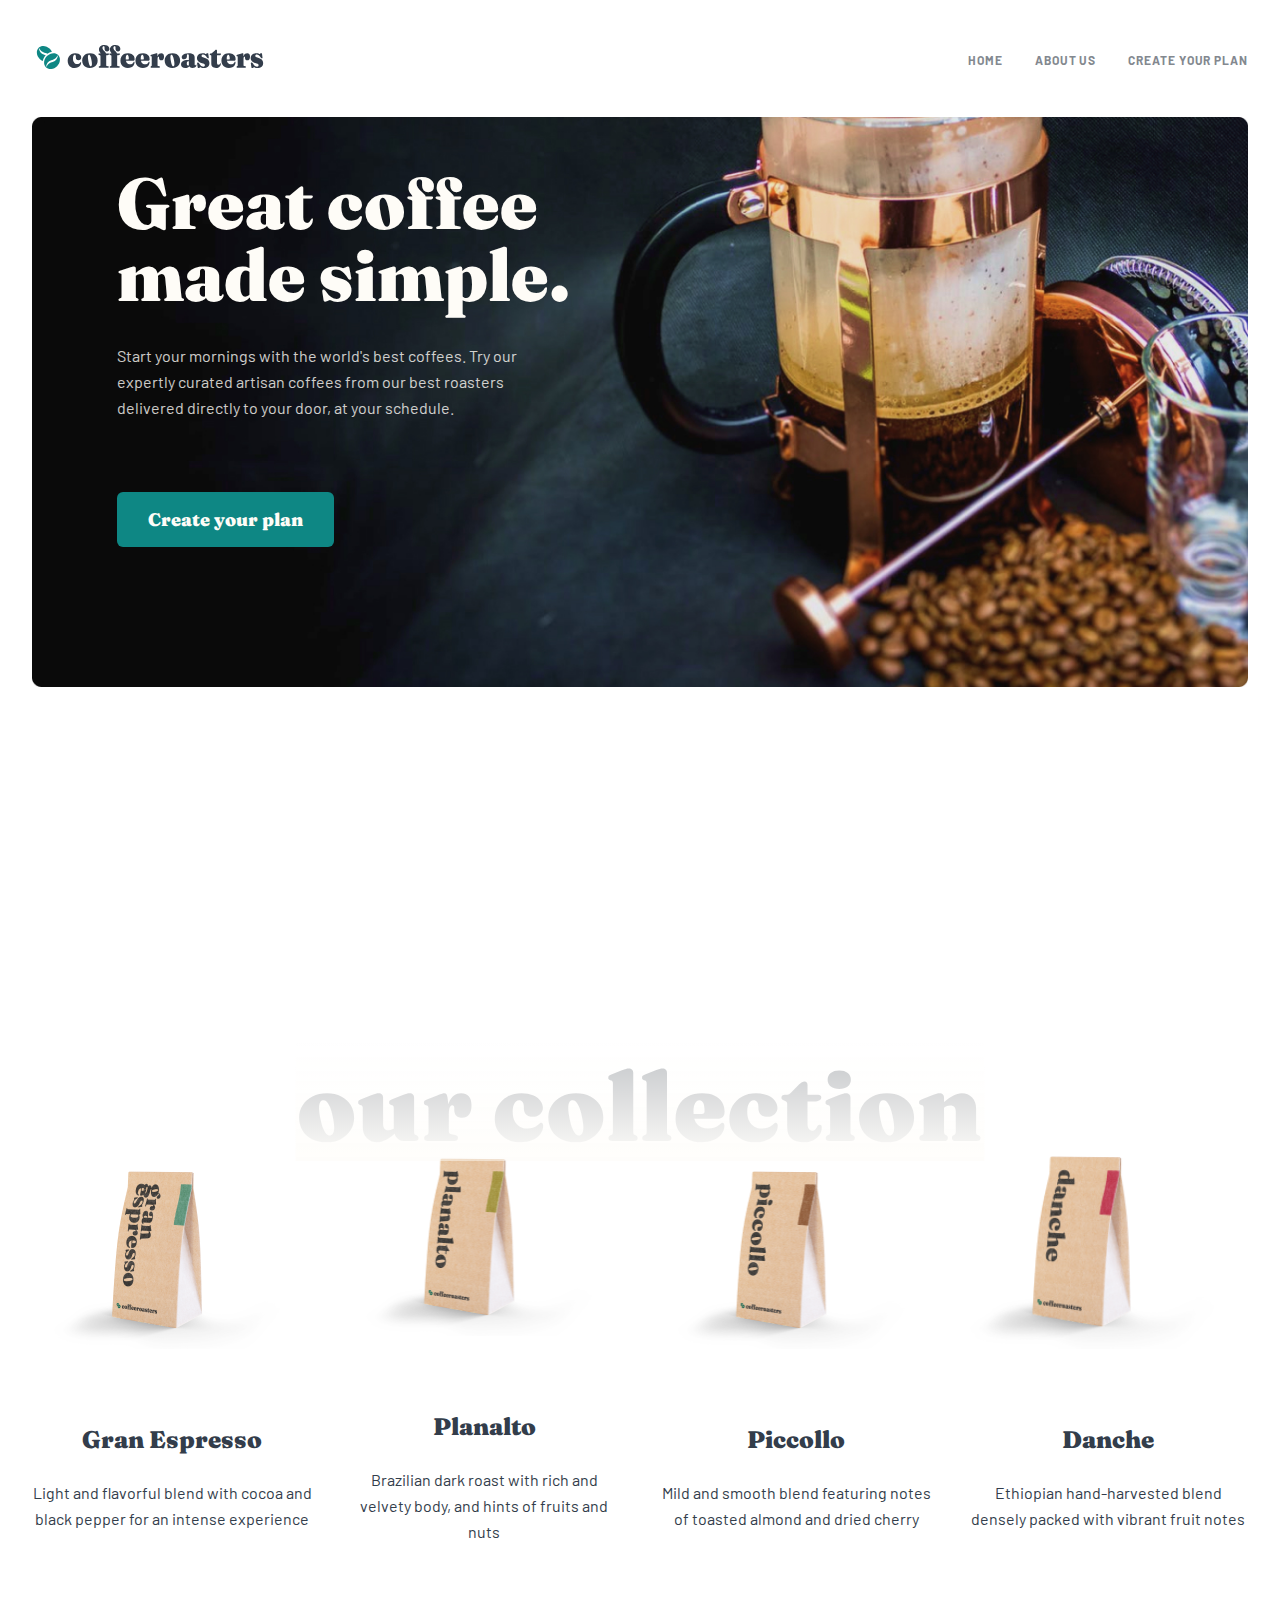
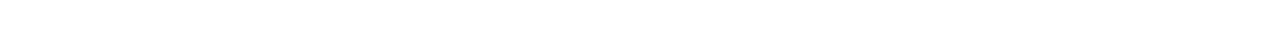
==== index.html @ f3640778 "initial comment" ====
<!DOCTYPE html>
<html lang="en">
<head>
    <meta charset="UTF-8">
    <meta http-equiv="X-UA-Compatible" content="IE=edge">
    <meta name="viewport" content="width=device-width, initial-scale=1.0">
    <title>Coffeeroasters</title>
    <link rel="stylesheet" href="https://necolas.github.io/normalize.css/8.0.1/normalize.css">
    <link href='https://unpkg.com/boxicons@2.1.1/css/boxicons.min.css' rel='stylesheet'>
    <link rel="stylesheet" href="css/flexboxgrid.css">
    <link rel="stylesheet" href="css/style.css">
</head>
<body>
    <section id="hero">
        <div class="container-fluid">
            <header class="header">
                <div class="header__box between-xs">
                    <div class="header__logo-box">
                        <a href="#">
                            <img class="header__logo" src="./imgs/coffe-logo.svg" alt="Logo">
                        </a>
                    </div>
                    <nav class="header__nav nav" id="navModal">
                        <button class="nav__close" id="closeBtn"><i class='bx bx-x'></i></button>
                        <ul class="nav-list">
                            <li class="nav-item">
                                <a class="nav-link" href="#">home</a>
                            </li>
                            <li class="nav-item">
                                <a class="nav-link" href="#">about us</a>
                            </li>
                            <li class="nav-item">
                                <a class="nav-link" href="#">create your plan</a>
                            </li>
                        </ul>
                    </nav> 
                    <button class="header__btn"><i class='bx bx-menu' id="menuBtn"></i></button>
                </div>
            </header>
            <div class="hero">
                <div class="hero__desc">
                    <h1 class="hero__title">Great coffee made simple.</h1>
                    <p class="hero__text">Start your mornings with the world's best coffees. Try our expertly curated artisan coffees from our best roasters delivered directly to your door, at your schedule.</p>
                    <button class="hero__btn btn">Create your plan</button>
               </div>
            </div>
        </div>
    </section>
    <section class="collection">
        <div class="container-fluid">
            <div class="collection__page">
                <img class="collection__img" src="./imgs/bacg-img.svg" alt="collection">
                <ul class="collection__list row middle-xs between-xs"> 
                    <li class="collection__item col-xs-12 col-md-3">
                        <div class="collection__box clln">
                            <img class="clln__img" src="./imgs/kopi1.png" alt="Planalto">
                            <div class="clln__desc">
                                <h3 class="clln__title">Gran Espresso</h3>
                                <p class="clln__text">Light and flavorful blend with cocoa and black pepper for an intense experience</p>
                            </div>
                        </div>
                    </li>
                    <li class="collection__item col-xs-12 col-md-3">
                        <div class="collection__box clln">
                            <img class="clln__img" src="./imgs/kopi2.png" alt="Planalto">
                            <div class="clln__desc">
                                <h3 class="clln__title">Planalto</h3>
                                <p class="clln__text">Brazilian dark roast with rich and velvety body, and hints of fruits and nuts</p>
                            </div>
                        </div>
                    </li>
                    <li class="collection__item col-xs-12 col-md-3">
                        <div class="collection__box clln">
                            <img class="clln__img" src="./imgs/kopi3.png" alt="Planalto">
                            <div class="clln__desc">
                                <h3 class="clln__title">Piccollo</h3>
                                <p class="clln__text">Mild and smooth blend featuring notes of toasted almond and dried cherry</p>
                            </div>
                        </div>
                    </li>
                    <li class="collection__item col-xs-12 col-md-3">
                        <div class="collection__box clln">
                            <img class="clln__img" src="./imgs/kopi4.png" alt="Planalto">
                            <div class="clln__desc">
                                <h3 class="clln__title">Danche</h3>
                                <p class="clln__text">Ethiopian hand-harvested blend densely packed with vibrant fruit notes</p>
                            </div>
                        </div>
                    </li>
                </ul>
            </div>
        </div>
    </section>
    <!-- <section class="choose">
        <div class="conainer-fluid">
            <div class="choose__page">
                <div class="choose__info">
                    <h2 class="choose__heading">Why choose us?</h2>
                    <p class="choose__desc">A large part of our role is choosing which particular coffees will be featured 
                        in our range. This means working closely with the best coffee growers to give 
                        you a more impactful experience on every level.</p>
                </div>
                <ul class="choose__list col-xs-12 row middle-xs between-xs">
                    <li class="choose__item col-xs-4">
                        <div class="choose__box">
                            <img class="choose__img" src="./imgs/choose1.svg" alt="coffe">
                            <h3 class="choose__title">Best quality</h3>
                            <p class="choose__text">Discover an endless variety of the world's best artisan coffee from each of our roasters.</p>
                        </div>
                    </li>
                    <li class="choose__item col-xs-4">
                        <div class="choose__box">
                            <img class="choose__img" src="./imgs/choose1.svg" alt="coffe">
                            <h3 class="choose__title">Best quality</h3>
                            <p class="choose__text">Discover an endless variety of the world's best artisan coffee from each of our roasters.</p>
                        </div>
                    </li>
                    <li class="choose__item col-xs-4">
                        <div class="choose__box">
                            <img class="choose__img" src="./imgs/choose1.svg" alt="coffe">
                            <h3 class="choose__title">Best quality</h3>
                            <p class="choose__text">Discover an endless variety of the world's best artisan coffee from each of our roasters.</p>
                        </div>
                    </li>
                </ul>
            </div>
        </div>
    </section> -->

    <script src="js/main.js"></script>
</body>
</html>
---- css/flexboxgrid.css ----
/* Uncomment and set these variables to customize the grid. */

.container-fluid {
  margin-right: auto;
  margin-left: auto;
  padding-right: 2rem;
  padding-left: 2rem;
}

.row {
  box-sizing: border-box;
  display: -ms-flexbox;
  display: -webkit-box;
  display: flex;
  -ms-flex: 0 1 auto;
  -webkit-box-flex: 0;
  flex: 0 1 auto;
  -ms-flex-direction: row;
  -webkit-box-orient: horizontal;
  -webkit-box-direction: normal;
  flex-direction: row;
  -ms-flex-wrap: wrap;
  flex-wrap: wrap;
  margin-right: -1rem;
  margin-left: -1rem;
}

.row.reverse {
  -ms-flex-direction: row-reverse;
  -webkit-box-orient: horizontal;
  -webkit-box-direction: reverse;
  flex-direction: row-reverse;
}

.col.reverse {
  -ms-flex-direction: column-reverse;
  -webkit-box-orient: vertical;
  -webkit-box-direction: reverse;
  flex-direction: column-reverse;
}

.col-xs,
.col-xs-1,
.col-xs-2,
.col-xs-3,
.col-xs-4,
.col-xs-5,
.col-xs-6,
.col-xs-7,
.col-xs-8,
.col-xs-9,
.col-xs-10,
.col-xs-11,
.col-xs-12 {
  box-sizing: border-box;
  -ms-flex: 0 0 auto;
  -webkit-box-flex: 0;
  flex: 0 0 auto;
  padding-right: 1rem;
  padding-left: 1rem;
}

.col-xs {
  -webkit-flex-grow: 1;
  -ms-flex-positive: 1;
  -webkit-box-flex: 1;
  flex-grow: 1;
  -ms-flex-preferred-size: 0;
  flex-basis: 0;
  max-width: 100%;
}

.col-xs-1 {
  -ms-flex-preferred-size: 8.333%;
  flex-basis: 8.333%;
  max-width: 8.333%;
}

.col-xs-2 {
  -ms-flex-preferred-size: 16.667%;
  flex-basis: 16.667%;
  max-width: 16.667%;
}

.col-xs-3 {
  -ms-flex-preferred-size: 25%;
  flex-basis: 25%;
  max-width: 25%;
}

.col-xs-4 {
  -ms-flex-preferred-size: 33.333%;
  flex-basis: 33.333%;
  max-width: 33.333%;
}

.col-xs-5 {
  -ms-flex-preferred-size: 41.667%;
  flex-basis: 41.667%;
  max-width: 41.667%;
}

.col-xs-6 {
  -ms-flex-preferred-size: 50%;
  flex-basis: 50%;
  max-width: 50%;
}

.col-xs-7 {
  -ms-flex-preferred-size: 58.333%;
  flex-basis: 58.333%;
  max-width: 58.333%;
}

.col-xs-8 {
  -ms-flex-preferred-size: 66.667%;
  flex-basis: 66.667%;
  max-width: 66.667%;
}

.col-xs-9 {
  -ms-flex-preferred-size: 75%;
  flex-basis: 75%;
  max-width: 75%;
}

.col-xs-10 {
  -ms-flex-preferred-size: 83.333%;
  flex-basis: 83.333%;
  max-width: 83.333%;
}

.col-xs-11 {
  -ms-flex-preferred-size: 91.667%;
  flex-basis: 91.667%;
  max-width: 91.667%;
}

.col-xs-12 {
  -ms-flex-preferred-size: 100%;
  flex-basis: 100%;
  max-width: 100%;
}

.col-xs-offset-1 {
  margin-left: 8.333%;
}

.col-xs-offset-2 {
  margin-left: 16.667%;
}

.col-xs-offset-3 {
  margin-left: 25%;
}

.col-xs-offset-4 {
  margin-left: 33.333%;
}

.col-xs-offset-5 {
  margin-left: 41.667%;
}

.col-xs-offset-6 {
  margin-left: 50%;
}

.col-xs-offset-7 {
  margin-left: 58.333%;
}

.col-xs-offset-8 {
  margin-left: 66.667%;
}

.col-xs-offset-9 {
  margin-left: 75%;
}

.col-xs-offset-10 {
  margin-left: 83.333%;
}

.col-xs-offset-11 {
  margin-left: 91.667%;
}

.start-xs {
  -ms-flex-pack: start;
  -webkit-box-pack: start;
  justify-content: flex-start;
  text-align: start;
}

.center-xs {
  -ms-flex-pack: center;
  -webkit-box-pack: center;
  justify-content: center;
  text-align: center;
}

.end-xs {
  -ms-flex-pack: end;
  -webkit-box-pack: end;
  justify-content: flex-end;
  text-align: end;
}

.top-xs {
  -ms-flex-align: start;
  -webkit-box-align: start;
  align-items: flex-start;
}

.middle-xs {
  -ms-flex-align: center;
  -webkit-box-align: center;
  align-items: center;
}

.bottom-xs {
  -ms-flex-align: end;
  -webkit-box-align: end;
  align-items: flex-end;
}

.around-xs {
  -ms-flex-pack: distribute;
  justify-content: space-around;
}

.between-xs {
  -ms-flex-pack: justify;
  -webkit-box-pack: justify;
  justify-content: space-between;
}

.first-xs {
  -ms-flex-order: -1;
  -webkit-box-ordinal-group: 0;
  order: -1;
}

.last-xs {
  -ms-flex-order: 1;
  -webkit-box-ordinal-group: 2;
  order: 1;
}

@media only screen and (min-width: 48em) {
  .container {
    width: 46rem;
  }

  .col-sm,
  .col-sm-1,
  .col-sm-2,
  .col-sm-3,
  .col-sm-4,
  .col-sm-5,
  .col-sm-6,
  .col-sm-7,
  .col-sm-8,
  .col-sm-9,
  .col-sm-10,
  .col-sm-11,
  .col-sm-12 {
    box-sizing: border-box;
    -ms-flex: 0 0 auto;
    -webkit-box-flex: 0;
    flex: 0 0 auto;
    padding-right: 1rem;
    padding-left: 1rem;
  }

  .col-sm {
    -webkit-flex-grow: 1;
    -ms-flex-positive: 1;
    -webkit-box-flex: 1;
    flex-grow: 1;
    -ms-flex-preferred-size: 0;
    flex-basis: 0;
    max-width: 100%;
  }

  .col-sm-1 {
    -ms-flex-preferred-size: 8.333%;
    flex-basis: 8.333%;
    max-width: 8.333%;
  }

  .col-sm-2 {
    -ms-flex-preferred-size: 16.667%;
    flex-basis: 16.667%;
    max-width: 16.667%;
  }

  .col-sm-3 {
    -ms-flex-preferred-size: 25%;
    flex-basis: 25%;
    max-width: 25%;
  }

  .col-sm-4 {
    -ms-flex-preferred-size: 33.333%;
    flex-basis: 33.333%;
    max-width: 33.333%;
  }

  .col-sm-5 {
    -ms-flex-preferred-size: 41.667%;
    flex-basis: 41.667%;
    max-width: 41.667%;
  }

  .col-sm-6 {
    -ms-flex-preferred-size: 50%;
    flex-basis: 50%;
    max-width: 50%;
  }

  .col-sm-7 {
    -ms-flex-preferred-size: 58.333%;
    flex-basis: 58.333%;
    max-width: 58.333%;
  }

  .col-sm-8 {
    -ms-flex-preferred-size: 66.667%;
    flex-basis: 66.667%;
    max-width: 66.667%;
  }

  .col-sm-9 {
    -ms-flex-preferred-size: 75%;
    flex-basis: 75%;
    max-width: 75%;
  }

  .col-sm-10 {
    -ms-flex-preferred-size: 83.333%;
    flex-basis: 83.333%;
    max-width: 83.333%;
  }

  .col-sm-11 {
    -ms-flex-preferred-size: 91.667%;
    flex-basis: 91.667%;
    max-width: 91.667%;
  }

  .col-sm-12 {
    -ms-flex-preferred-size: 100%;
    flex-basis: 100%;
    max-width: 100%;
  }

  .col-sm-offset-1 {
    margin-left: 8.333%;
  }

  .col-sm-offset-2 {
    margin-left: 16.667%;
  }

  .col-sm-offset-3 {
    margin-left: 25%;
  }

  .col-sm-offset-4 {
    margin-left: 33.333%;
  }

  .col-sm-offset-5 {
    margin-left: 41.667%;
  }

  .col-sm-offset-6 {
    margin-left: 50%;
  }

  .col-sm-offset-7 {
    margin-left: 58.333%;
  }

  .col-sm-offset-8 {
    margin-left: 66.667%;
  }

  .col-sm-offset-9 {
    margin-left: 75%;
  }

  .col-sm-offset-10 {
    margin-left: 83.333%;
  }

  .col-sm-offset-11 {
    margin-left: 91.667%;
  }

  .start-sm {
    -ms-flex-pack: start;
    -webkit-box-pack: start;
    justify-content: flex-start;
    text-align: start;
  }

  .center-sm {
    -ms-flex-pack: center;
    -webkit-box-pack: center;
    justify-content: center;
    text-align: center;
  }

  .end-sm {
    -ms-flex-pack: end;
    -webkit-box-pack: end;
    justify-content: flex-end;
    text-align: end;
  }

  .top-sm {
    -ms-flex-align: start;
    -webkit-box-align: start;
    align-items: flex-start;
  }

  .middle-sm {
    -ms-flex-align: center;
    -webkit-box-align: center;
    align-items: center;
  }

  .bottom-sm {
    -ms-flex-align: end;
    -webkit-box-align: end;
    align-items: flex-end;
  }

  .around-sm {
    -ms-flex-pack: distribute;
    justify-content: space-around;
  }

  .between-sm {
    -ms-flex-pack: justify;
    -webkit-box-pack: justify;
    justify-content: space-between;
  }

  .first-sm {
    -ms-flex-order: -1;
    -webkit-box-ordinal-group: 0;
    order: -1;
  }

  .last-sm {
    -ms-flex-order: 1;
    -webkit-box-ordinal-group: 2;
    order: 1;
  }
}

@media only screen and (min-width: 62em) {
  .container {
    width: 61rem;
  }

  .col-md,
  .col-md-1,
  .col-md-2,
  .col-md-3,
  .col-md-4,
  .col-md-5,
  .col-md-6,
  .col-md-7,
  .col-md-8,
  .col-md-9,
  .col-md-10,
  .col-md-11,
  .col-md-12 {
    box-sizing: border-box;
    -ms-flex: 0 0 auto;
    -webkit-box-flex: 0;
    flex: 0 0 auto;
    padding-right: 1rem;
    padding-left: 1rem;
  }

  .col-md {
    -webkit-flex-grow: 1;
    -ms-flex-positive: 1;
    -webkit-box-flex: 1;
    flex-grow: 1;
    -ms-flex-preferred-size: 0;
    flex-basis: 0;
    max-width: 100%;
  }

  .col-md-1 {
    -ms-flex-preferred-size: 8.333%;
    flex-basis: 8.333%;
    max-width: 8.333%;
  }

  .col-md-2 {
    -ms-flex-preferred-size: 16.667%;
    flex-basis: 16.667%;
    max-width: 16.667%;
  }

  .col-md-3 {
    -ms-flex-preferred-size: 25%;
    flex-basis: 25%;
    max-width: 25%;
  }

  .col-md-4 {
    -ms-flex-preferred-size: 33.333%;
    flex-basis: 33.333%;
    max-width: 33.333%;
  }

  .col-md-5 {
    -ms-flex-preferred-size: 41.667%;
    flex-basis: 41.667%;
    max-width: 41.667%;
  }

  .col-md-6 {
    -ms-flex-preferred-size: 50%;
    flex-basis: 50%;
    max-width: 50%;
  }

  .col-md-7 {
    -ms-flex-preferred-size: 58.333%;
    flex-basis: 58.333%;
    max-width: 58.333%;
  }

  .col-md-8 {
    -ms-flex-preferred-size: 66.667%;
    flex-basis: 66.667%;
    max-width: 66.667%;
  }

  .col-md-9 {
    -ms-flex-preferred-size: 75%;
    flex-basis: 75%;
    max-width: 75%;
  }

  .col-md-10 {
    -ms-flex-preferred-size: 83.333%;
    flex-basis: 83.333%;
    max-width: 83.333%;
  }

  .col-md-11 {
    -ms-flex-preferred-size: 91.667%;
    flex-basis: 91.667%;
    max-width: 91.667%;
  }

  .col-md-12 {
    -ms-flex-preferred-size: 100%;
    flex-basis: 100%;
    max-width: 100%;
  }

  .col-md-offset-1 {
    margin-left: 8.333%;
  }

  .col-md-offset-2 {
    margin-left: 16.667%;
  }

  .col-md-offset-3 {
    margin-left: 25%;
  }

  .col-md-offset-4 {
    margin-left: 33.333%;
  }

  .col-md-offset-5 {
    margin-left: 41.667%;
  }

  .col-md-offset-6 {
    margin-left: 50%;
  }

  .col-md-offset-7 {
    margin-left: 58.333%;
  }

  .col-md-offset-8 {
    margin-left: 66.667%;
  }

  .col-md-offset-9 {
    margin-left: 75%;
  }

  .col-md-offset-10 {
    margin-left: 83.333%;
  }

  .col-md-offset-11 {
    margin-left: 91.667%;
  }

  .start-md {
    -ms-flex-pack: start;
    -webkit-box-pack: start;
    justify-content: flex-start;
    text-align: start;
  }

  .center-md {
    -ms-flex-pack: center;
    -webkit-box-pack: center;
    justify-content: center;
    text-align: center;
  }

  .end-md {
    -ms-flex-pack: end;
    -webkit-box-pack: end;
    justify-content: flex-end;
    text-align: end;
  }

  .top-md {
    -ms-flex-align: start;
    -webkit-box-align: start;
    align-items: flex-start;
  }

  .middle-md {
    -ms-flex-align: center;
    -webkit-box-align: center;
    align-items: center;
  }

  .bottom-md {
    -ms-flex-align: end;
    -webkit-box-align: end;
    align-items: flex-end;
  }

  .around-md {
    -ms-flex-pack: distribute;
    justify-content: space-around;
  }

  .between-md {
    -ms-flex-pack: justify;
    -webkit-box-pack: justify;
    justify-content: space-between;
  }

  .first-md {
    -ms-flex-order: -1;
    -webkit-box-ordinal-group: 0;
    order: -1;
  }

  .last-md {
    -ms-flex-order: 1;
    -webkit-box-ordinal-group: 2;
    order: 1;
  }
}

@media only screen and (min-width: 75em) {
  .container {
    width: 71rem;
  }

  .col-lg,
  .col-lg-1,
  .col-lg-2,
  .col-lg-3,
  .col-lg-4,
  .col-lg-5,
  .col-lg-6,
  .col-lg-7,
  .col-lg-8,
  .col-lg-9,
  .col-lg-10,
  .col-lg-11,
  .col-lg-12 {
    box-sizing: border-box;
    -ms-flex: 0 0 auto;
    -webkit-box-flex: 0;
    flex: 0 0 auto;
    padding-right: 1rem;
    padding-left: 1rem;
  }

  .col-lg {
    -webkit-flex-grow: 1;
    -ms-flex-positive: 1;
    -webkit-box-flex: 1;
    flex-grow: 1;
    -ms-flex-preferred-size: 0;
    flex-basis: 0;
    max-width: 100%;
  }

  .col-lg-1 {
    -ms-flex-preferred-size: 8.333%;
    flex-basis: 8.333%;
    max-width: 8.333%;
  }

  .col-lg-2 {
    -ms-flex-preferred-size: 16.667%;
    flex-basis: 16.667%;
    max-width: 16.667%;
  }

  .col-lg-3 {
    -ms-flex-preferred-size: 25%;
    flex-basis: 25%;
    max-width: 25%;
  }

  .col-lg-4 {
    -ms-flex-preferred-size: 33.333%;
    flex-basis: 33.333%;
    max-width: 33.333%;
  }

  .col-lg-5 {
    -ms-flex-preferred-size: 41.667%;
    flex-basis: 41.667%;
    max-width: 41.667%;
  }

  .col-lg-6 {
    -ms-flex-preferred-size: 50%;
    flex-basis: 50%;
    max-width: 50%;
  }

  .col-lg-7 {
    -ms-flex-preferred-size: 58.333%;
    flex-basis: 58.333%;
    max-width: 58.333%;
  }

  .col-lg-8 {
    -ms-flex-preferred-size: 66.667%;
    flex-basis: 66.667%;
    max-width: 66.667%;
  }

  .col-lg-9 {
    -ms-flex-preferred-size: 75%;
    flex-basis: 75%;
    max-width: 75%;
  }

  .col-lg-10 {
    -ms-flex-preferred-size: 83.333%;
    flex-basis: 83.333%;
    max-width: 83.333%;
  }

  .col-lg-11 {
    -ms-flex-preferred-size: 91.667%;
    flex-basis: 91.667%;
    max-width: 91.667%;
  }

  .col-lg-12 {
    -ms-flex-preferred-size: 100%;
    flex-basis: 100%;
    max-width: 100%;
  }

  .col-lg-offset-1 {
    margin-left: 8.333%;
  }

  .col-lg-offset-2 {
    margin-left: 16.667%;
  }

  .col-lg-offset-3 {
    margin-left: 25%;
  }

  .col-lg-offset-4 {
    margin-left: 33.333%;
  }

  .col-lg-offset-5 {
    margin-left: 41.667%;
  }

  .col-lg-offset-6 {
    margin-left: 50%;
  }

  .col-lg-offset-7 {
    margin-left: 58.333%;
  }

  .col-lg-offset-8 {
    margin-left: 66.667%;
  }

  .col-lg-offset-9 {
    margin-left: 75%;
  }

  .col-lg-offset-10 {
    margin-left: 83.333%;
  }

  .col-lg-offset-11 {
    margin-left: 91.667%;
  }

  .start-lg {
    -ms-flex-pack: start;
    -webkit-box-pack: start;
    justify-content: flex-start;
    text-align: start;
  }

  .center-lg {
    -ms-flex-pack: center;
    -webkit-box-pack: center;
    justify-content: center;
    text-align: center;
  }

  .end-lg {
    -ms-flex-pack: end;
    -webkit-box-pack: end;
    justify-content: flex-end;
    text-align: end;
  }

  .top-lg {
    -ms-flex-align: start;
    -webkit-box-align: start;
    align-items: flex-start;
  }

  .middle-lg {
    -ms-flex-align: center;
    -webkit-box-align: center;
    align-items: center;
  }

  .bottom-lg {
    -ms-flex-align: end;
    -webkit-box-align: end;
    align-items: flex-end;
  }

  .around-lg {
    -ms-flex-pack: distribute;
    justify-content: space-around;
  }

  .between-lg {
    -ms-flex-pack: justify;
    -webkit-box-pack: justify;
    justify-content: space-between;
  }

  .first-lg {
    -ms-flex-order: -1;
    -webkit-box-ordinal-group: 0;
    order: -1;
  }

  .last-lg {
    -ms-flex-order: 1;
    -webkit-box-ordinal-group: 2;
    order: 1;
  }
}
---- css/style.css ----
@import url('https://fonts.googleapis.com/css2?family=Barlow:wght@400;700&display=swap');
@import url('https://fonts.googleapis.com/css2?family=Fraunces:wght@900&display=swap');

:root {
    --title-font: 'Fraunces', serif;
    --text-color1: #fefcF7;
    --text-color: #333d4b;
    --bg-color: #2c343e;
    --primary-color: #0e8784;
}

*, 
*::after,
*::before{
    margin: 0;
    padding: 0;
    box-sizing: border-box;
}

body{
    font-family: 'Barlow', sans-serif;
    display: flex;
    flex-direction: column;
    background-color: #fff;
    min-height: 100vh;
}

a {
    text-decoration: none;
}

ul {
    list-style: none;
}

.container-fluid {
    max-width: 1280px;
    width: 100%;
}

.header {
    padding: 44px 0;
}

.header__box {
    display: flex;
    align-items: center;
}

.header__logo {
    width: 236px;
    height: 26px;
}

.nav {
    display: flex;
}

.nav-list {
    display: flex;
    align-items: center;
}

.nav-item {
    margin-left: 32px;
}

.nav-link {
    font-weight: bold;
    font-size: 12px;
    line-height: 15px;
    letter-spacing: 0.923077px;
    text-transform: uppercase;
    color: #83888F;
}

.header__btn {
    display: flex;
    align-items: center;
    border: none;
    background-color: transparent;
    display: none;
}

.bx-menu {
    font-size: 20px;
    color: var(--text-color);
}

.nav__close {
    display: flex;
    align-items: center;
    border: none;
    background-color: transparent;
    display: none;
}

.bx-x {
    font-size: 20px;
    color: var(--text-color);
}

/* hero */


.hero {
    width: 100%;
    height: 100vh;
    background-image: url('../imgs/Bitmap.jpg');
    background-size: contain;
    background-repeat: no-repeat;
}

.hero__desc {
    padding-top: 50px;
    padding-left: 85px;

}
.hero__title {
    width: 50%;
    font-family: var(--title-font);
    font-weight: 900;
    font-size: 72px;
    line-height: 72px;
    color: var(--text-color1);
    margin-bottom: 32px;
}
.hero__text {
    width: 40%;
    color: var(--text-color1);
    font-size: 16px;
    line-height: 26px;
    opacity: 0.8;
    margin-bottom: 71px;
}
.hero__btn {
    font-family: var(--title-font);
    font-weight: 900;
    font-size: 18px;
    line-height: 25px;
    color: var(--text-color1);
    text-align: center;
    padding: 15px 31px;
    background-color: var(--primary-color);
    cursor: pointer;
    border: none;
    border-radius: 6px;
}


/* collection */

.collection {
    padding: 126px 0 100px 0;
}

.collection__page {
    position: relative;
    width: 100%;
}

.collection__img {
    width: 100%;
    height: 118px;
    position: absolute;
    top: -100px;
    left: 0;

}

 .collection__list {
    /* display: flex;
    flex-direction: row;
    align-items: center;
    justify-content: space-between; */

} 

.clln__img {
    width: 255px;
    height: 193px;
    margin-bottom: 72px;
}
.clln__title {
    font-family: var(--title-font);
    font-weight: 900;
    font-size: 24px;
    line-height: 32px;
    text-align: center;
    color: var(--text-color);
    margin-bottom: 24px;
}
.clln__text {
    font-size: 16px;
    line-height: 26px;
    text-align: center;
    color: var(--text-color);

}

.choose {
    padding-top: 100px;
}
.choose__page {
    padding: 100px 85px;
    background-color: var(--bg-color);
    border-radius: 8px;
}

.choose__heading {
    font-family: var(--title-font);
    font-weight: 900;
    font-size: 40px;
    line-height: 48px;
    text-align: center;
    color: var(--text-color1);
    margin-bottom: 32px;
}

.choose__desc {
    font-size: 16px;
    line-height: 26px;
    text-align: center;
    color: var(--text-color1);
    opacity: 0.8;
    margin-bottom: 86px;
    width: 540px;
    
}


.choose__box {
    padding: 72px 48px 48px 48px;
    background-color: var(--primary-color);
    text-align: center;
    border-radius: 8px;
}
.choose__img {
    width: 72px;
    height: 72px;
    margin-bottom: 56px;
}
.choose__title {
    font-family: var(--title-font);
    font-weight: 900;
    font-size: 24px;
    line-height: 32px;
    text-align: center;
    color: var(--text-color1);
    margin-bottom: 24px;
}
.choose__text {
    font-size: 16px;
    line-height: 26px;
    text-align: center;
    color: var(--text-color1);
}




@media screen and (max-width: 992px) {
    .container-fluid {
        width: 100%;
    }

    .hero {
        background-image: url(../imgs/tablet-hero.jpg);
        background-size: contain;
    }

    .hero__title {
        width: 100%;
    }

    .hero__text {
        width: 80%;
    }

    .collection {
        padding: 20px 0;
    }

    .collection__list {
        display: flex;
        align-items: center;
    }

    .clln__img {
        margin-bottom: 0;
    }

    .clln {
        display: flex;
        flex-direction: row;
        align-items: center;
    }

    .clln__desc {
        max-width: 50%;
        flex-basis: 50%;
    }

    .collection__box {
        margin-bottom: 20px;
    }

    .choose__list {
        display: flex;
        flex-direction: column;
    }

    .choose__box {
        display: flex;
        width: 100%;
    }

}

@media screen and (max-width: 768px) {
   .header__btn {
       display: block;
   }

   .header__nav {
       display: none;
       position: fixed;
       top: 0;
       left: 0;
       width: 100%;
       height: 100vh;
       background-color: rgba(0, 0, 0, 0.534);
   }

   .header__list {
    flex-direction: column;
   }

   .nav__link {
       color: #fff;
       font-size: 40px;
   }

   .nav__close {
    display: block;
    color: #fff;
}

   /* hero */

   .hero {
       background-image: url('../imgs/tel-img.jpg');
       background-size: contain;
       width: 100%;
       height: 85vh;
   }

   .hero__desc {
       display: flex;
       flex-direction: column;
       align-items: center;
       text-align: center;
       padding-top: 10px;
       padding-left: 10px;
   }

   .hero__title {
       width: 100%;
       font-size: 40px;
       line-height: 40px;
   }

   .hero__text {
       width: 100%;
   }

   .hero__btn {
       margin: 0 auto;
   }

   .collection {
       padding: 0;
   }

   .clln__img{
       width: 100%;
       height: 100%;
   }

   .clln {
       width: 100%;
        display: flex;
        flex-direction: column;
        align-items: center;
    }
    .clln__desc {
        width: 100%;
    }

}

.show {
    display: block;
}
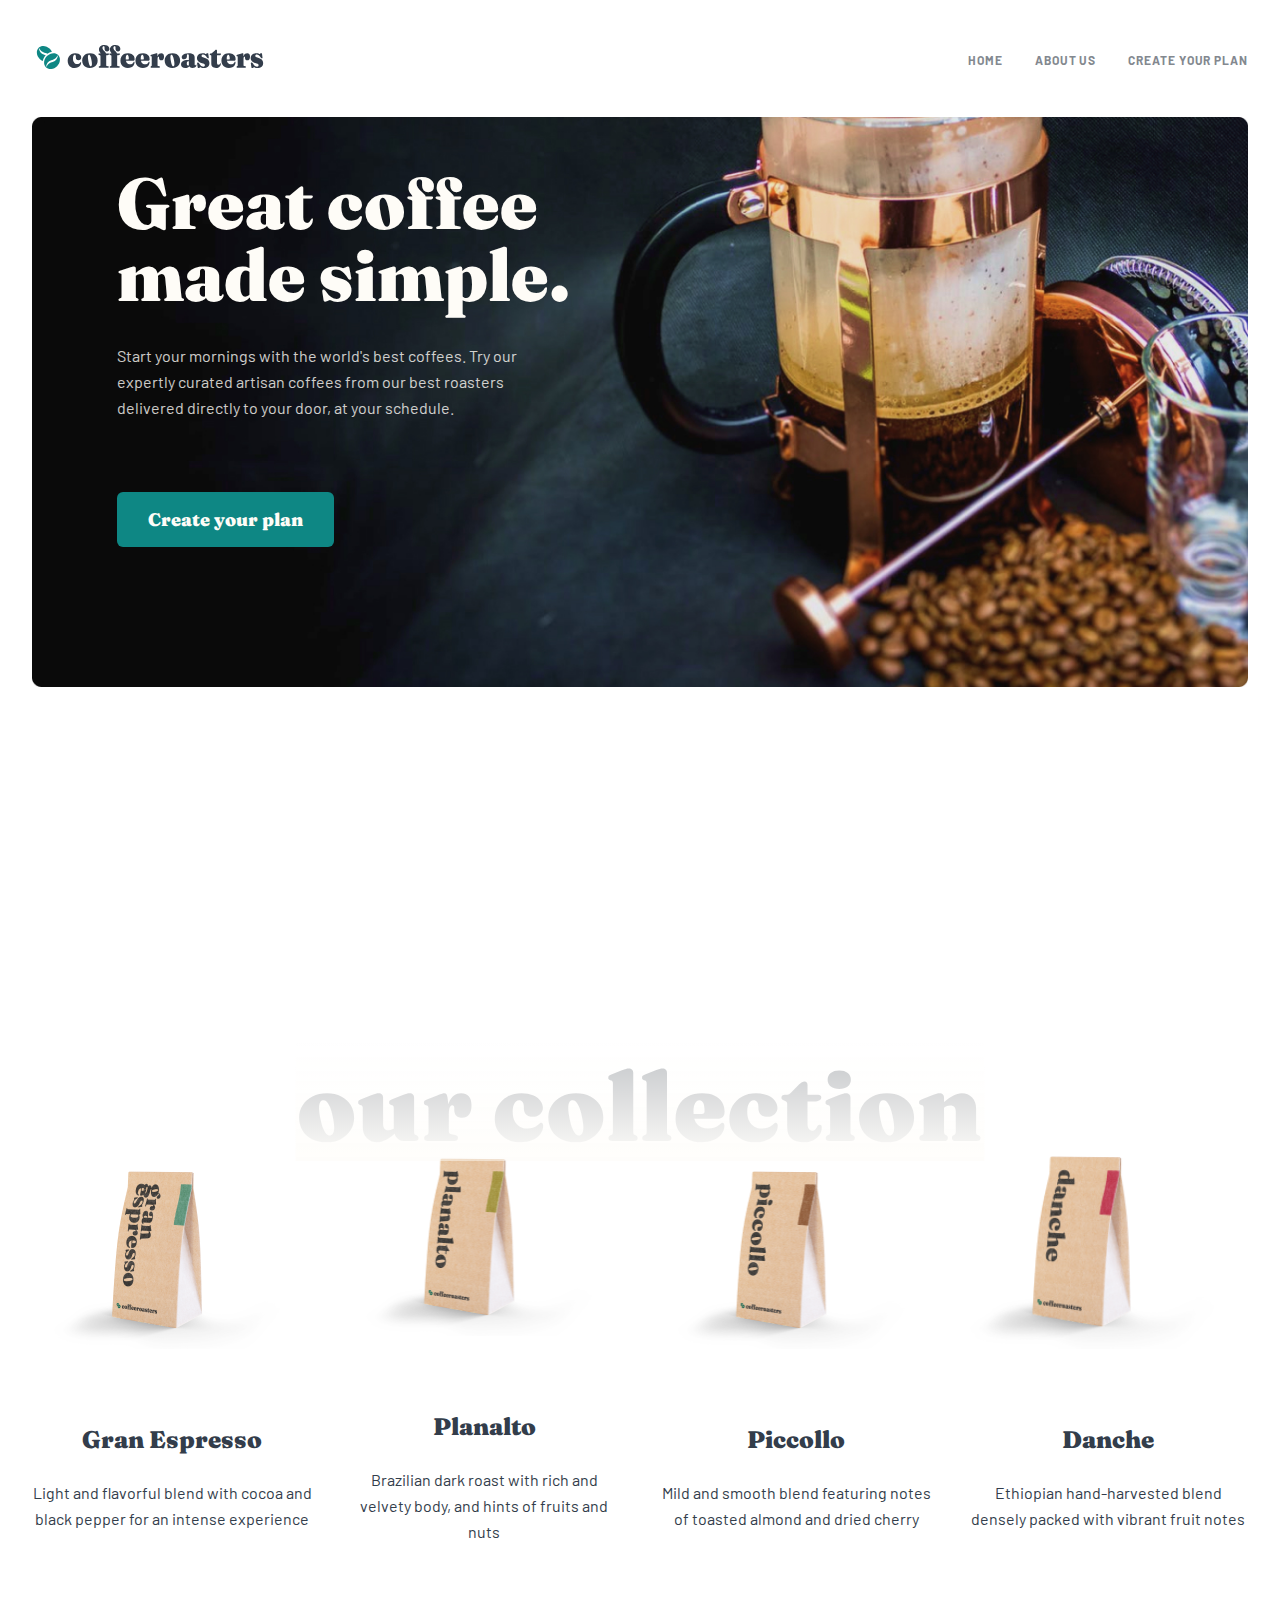
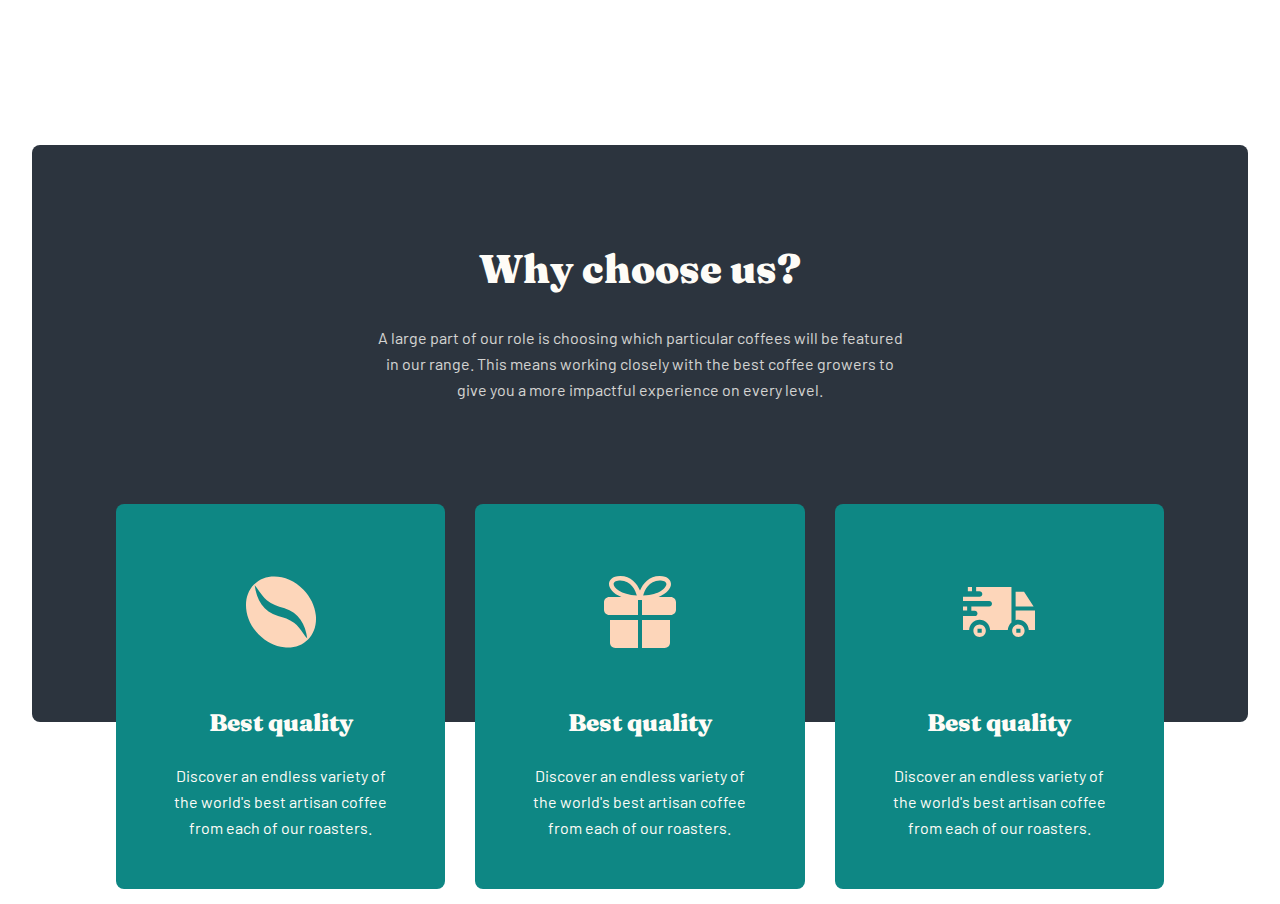
==== commit 9e3a7208: "changed" ====
--- a/index.html
+++ b/index.html
@@ -91,8 +91,8 @@
             </div>
         </div>
     </section>
-    <!-- <section class="choose">
-        <div class="conainer-fluid">
+    <section class="choose">
+        <div class="container-fluid">
             <div class="choose__page">
                 <div class="choose__info">
                     <h2 class="choose__heading">Why choose us?</h2>
@@ -100,32 +100,38 @@
                         in our range. This means working closely with the best coffee growers to give 
                         you a more impactful experience on every level.</p>
                 </div>
-                <ul class="choose__list col-xs-12 row middle-xs between-xs">
-                    <li class="choose__item col-xs-4">
+                <ul class="choose__list row middle-xs">
+                    <li class="choose__item col-xs-12 col-md-4">
                         <div class="choose__box">
                             <img class="choose__img" src="./imgs/choose1.svg" alt="coffe">
-                            <h3 class="choose__title">Best quality</h3>
-                            <p class="choose__text">Discover an endless variety of the world's best artisan coffee from each of our roasters.</p>
+                            <div class="choose__card">
+                                <h3 class="choose__title">Best quality</h3>
+                                <p class="choose__text">Discover an endless variety of the world's best artisan coffee from each of our roasters.</p>
+                           </div>
                         </div>
                     </li>
-                    <li class="choose__item col-xs-4">
+                    <li class="choose__item col-xs-12 col-md-4">
                         <div class="choose__box">
-                            <img class="choose__img" src="./imgs/choose1.svg" alt="coffe">
-                            <h3 class="choose__title">Best quality</h3>
-                            <p class="choose__text">Discover an endless variety of the world's best artisan coffee from each of our roasters.</p>
+                            <img class="choose__img" src="./imgs/choose2.svg" alt="coffe">
+                            <div class="choose__card">
+                                <h3 class="choose__title">Best quality</h3>
+                                <p class="choose__text">Discover an endless variety of the world's best artisan coffee from each of our roasters.</p>
+                           </div>
                         </div>
                     </li>
-                    <li class="choose__item col-xs-4">
+                    <li class="choose__item col-xs-12 col-md-4">
                         <div class="choose__box">
-                            <img class="choose__img" src="./imgs/choose1.svg" alt="coffe">
-                            <h3 class="choose__title">Best quality</h3>
-                            <p class="choose__text">Discover an endless variety of the world's best artisan coffee from each of our roasters.</p>
+                            <img class="choose__img" src="./imgs/choose3.svg" alt="coffe">
+                            <div class="choose__card">
+                                <h3 class="choose__title">Best quality</h3>
+                                <p class="choose__text">Discover an endless variety of the world's best artisan coffee from each of our roasters.</p>
+                           </div>
                         </div>
                     </li>
                 </ul>
             </div>
         </div>
-    </section> -->
+    </section>
 
     <script src="js/main.js"></script>
 </body>
--- a/css/style.css
+++ b/css/style.css
@@ -134,6 +134,20 @@
     margin-bottom: 71px;
 }
 .hero__btn {
+    /* font-family: var(--title-font);
+    font-weight: 900;
+    font-size: 18px;
+    line-height: 25px;
+    color: var(--text-color1);
+    text-align: center;
+    padding: 15px 31px;
+    background-color: var(--primary-color);
+    cursor: pointer;
+    border: none;
+    border-radius: 6px; */
+}
+
+.btn {
     font-family: var(--title-font);
     font-weight: 900;
     font-size: 18px;
@@ -200,11 +214,19 @@
 
 .choose {
     padding-top: 100px;
+    height: 728px;
 }
 .choose__page {
     padding: 100px 85px;
     background-color: var(--bg-color);
     border-radius: 8px;
+    height: 577px;
+}
+
+.choose__info {
+    width: 540px;
+    margin: 0 auto;
+
 }
 
 .choose__heading {
@@ -223,11 +245,12 @@
     text-align: center;
     color: var(--text-color1);
     opacity: 0.8;
-    margin-bottom: 86px;
-    width: 540px;
-    
-}
-
+    margin-bottom: 86px;    
+}
+
+.choose__item {
+    padding: 15px;
+}
 
 .choose__box {
     padding: 72px 48px 48px 48px;
@@ -259,6 +282,7 @@
 
 
 
+
 @media screen and (max-width: 992px) {
     .container-fluid {
         width: 100%;
@@ -313,6 +337,33 @@
     .choose__box {
         display: flex;
         width: 100%;
+        padding: 41px 48px;
+        align-items: center;
+        justify-content: center;
+    }
+
+    .choose__page {
+        padding: 64px 24px;
+        width: 100%;
+        height: 650px;
+    }
+
+    .choose__desc {
+        width: 100%;
+        text-align: start;
+    }
+
+    .choose__title {
+        margin-bottom: 16px;
+    }
+
+    .choose__text {
+        width: 90%;
+    }
+
+    .choose__img {
+        width: 56px;
+        height: 56px;
     }
 
 }
@@ -397,6 +448,27 @@
         width: 100%;
     }
 
+    .choose__box {
+        display: flex;
+        flex-direction: column;
+        align-items: center;
+        width: 100%;
+    }
+
+    .choose {
+        width: 100%;
+    }
+
+    .choose__page {
+        padding: 64px 24px;
+        width: 100%;
+        height: 1000px;
+    }
+
+    .choose__info {
+        width: 100%;
+    }
+
 }
 
 .show {
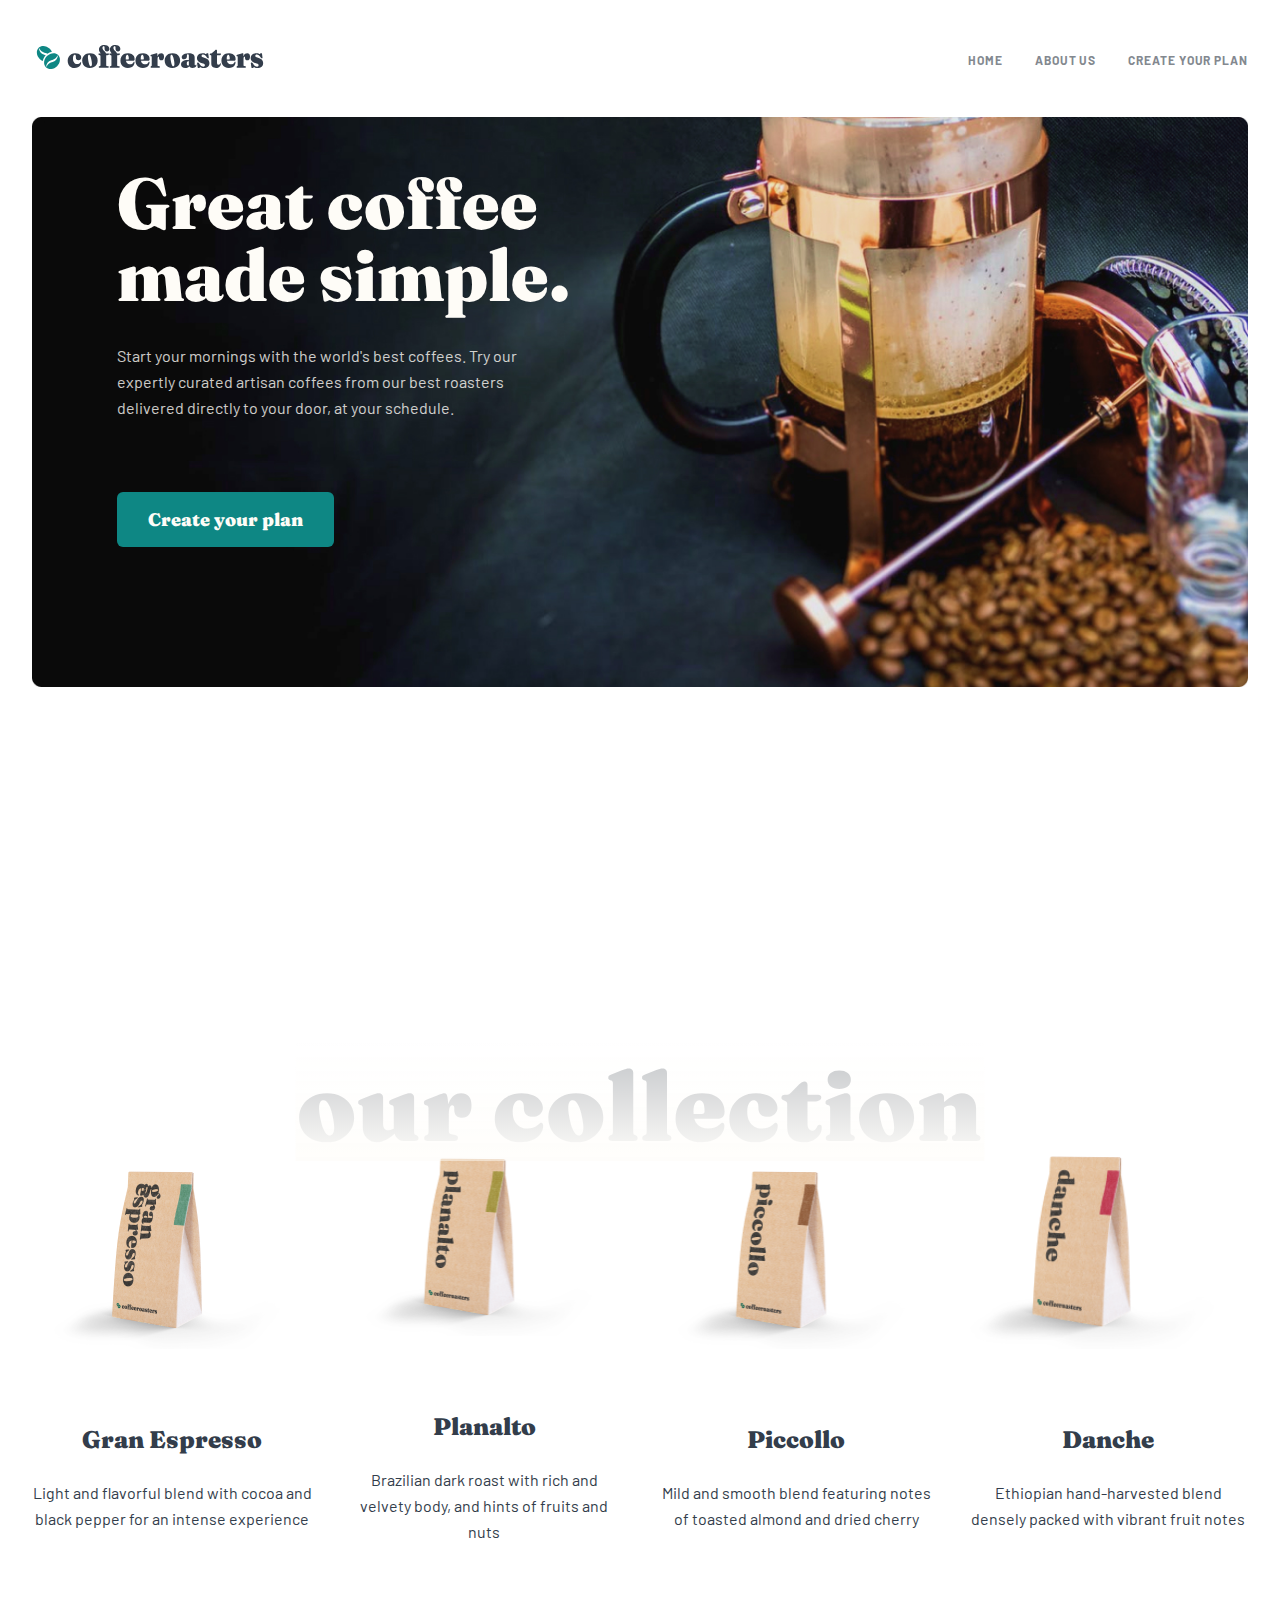
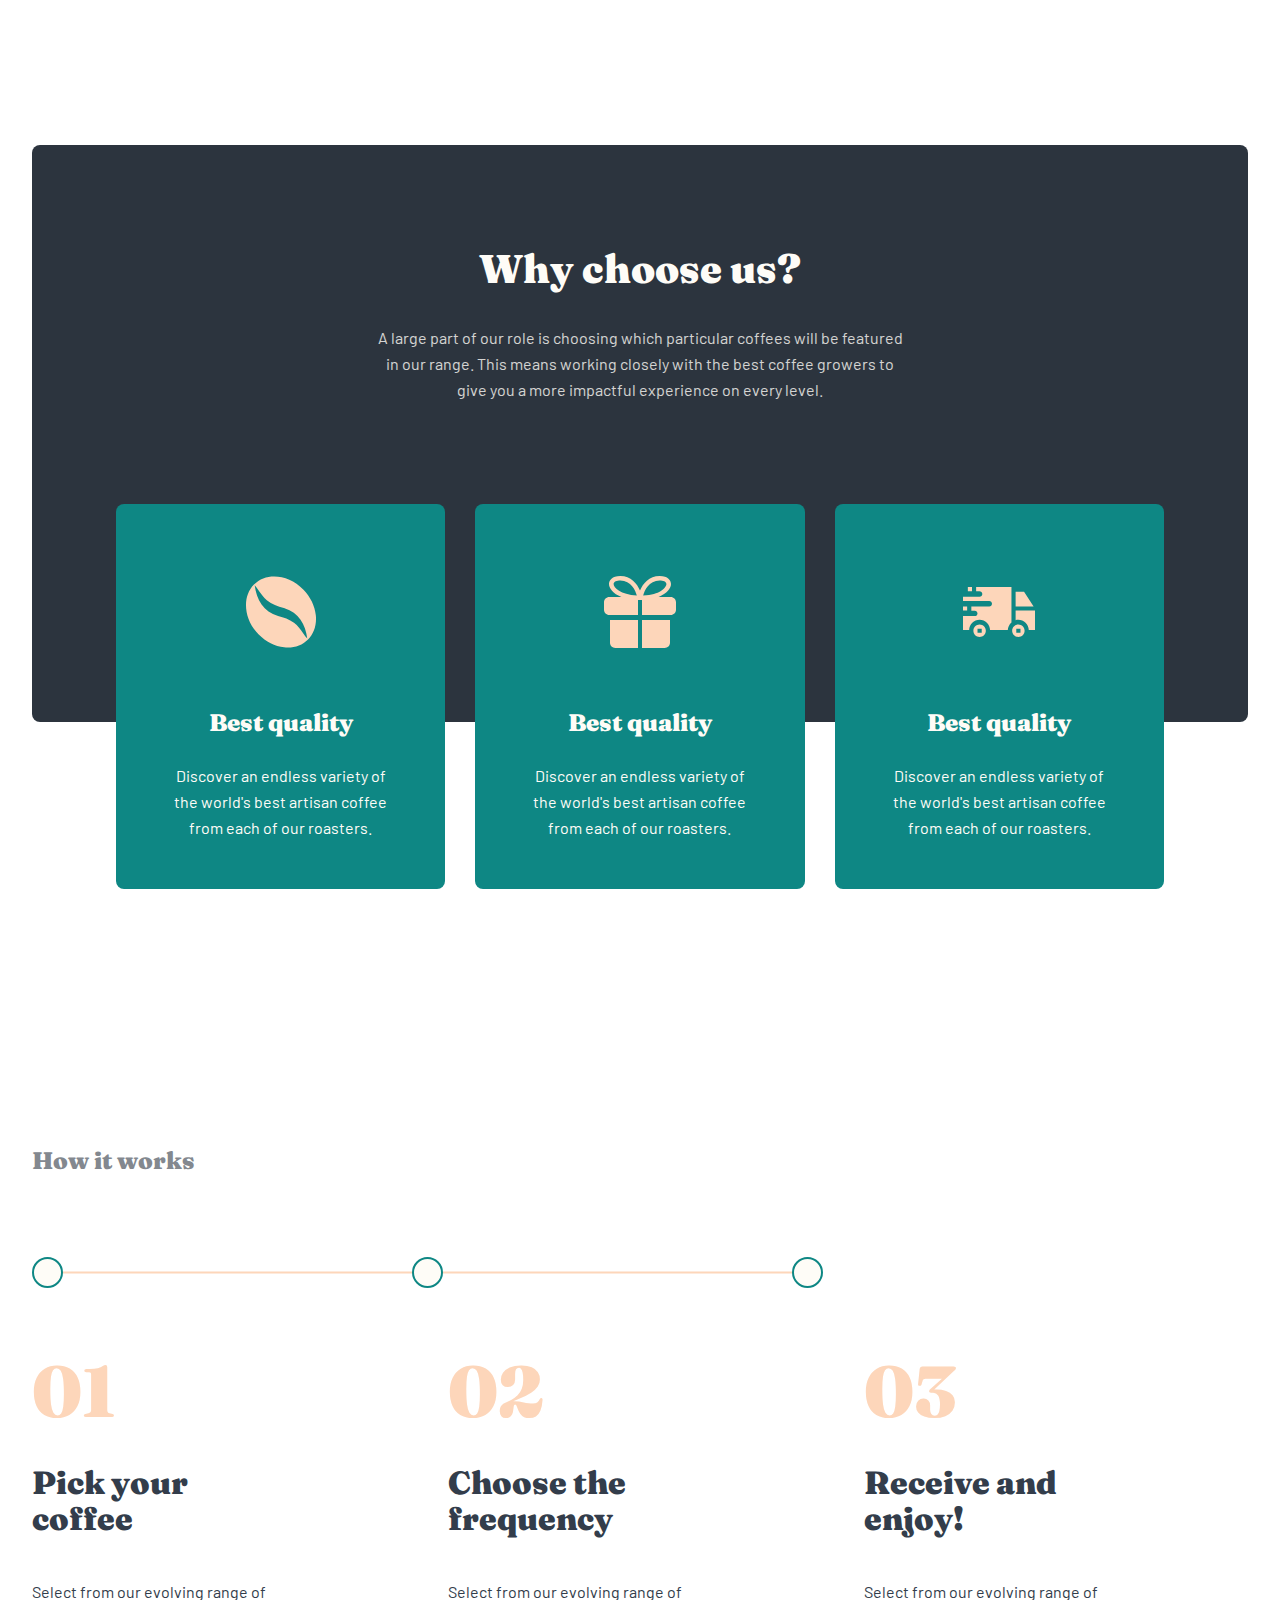
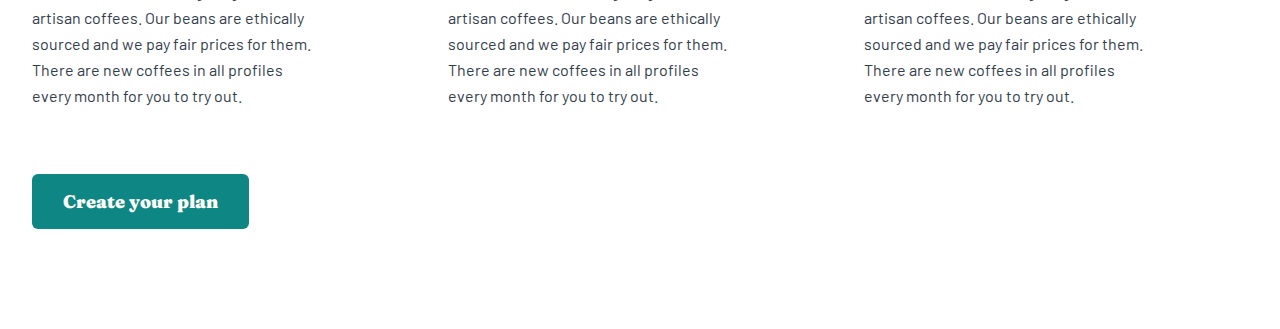
==== commit 7eed5a79: "changed work" ====
--- a/index.html
+++ b/index.html
@@ -1,5 +1,6 @@
 <!DOCTYPE html>
 <html lang="en">
+
 <head>
     <meta charset="UTF-8">
     <meta http-equiv="X-UA-Compatible" content="IE=edge">
@@ -10,6 +11,7 @@
     <link rel="stylesheet" href="css/flexboxgrid.css">
     <link rel="stylesheet" href="css/style.css">
 </head>
+
 <body>
     <section id="hero">
         <div class="container-fluid">
@@ -33,16 +35,17 @@
                                 <a class="nav-link" href="#">create your plan</a>
                             </li>
                         </ul>
-                    </nav> 
+                    </nav>
                     <button class="header__btn"><i class='bx bx-menu' id="menuBtn"></i></button>
                 </div>
             </header>
             <div class="hero">
                 <div class="hero__desc">
                     <h1 class="hero__title">Great coffee made simple.</h1>
-                    <p class="hero__text">Start your mornings with the world's best coffees. Try our expertly curated artisan coffees from our best roasters delivered directly to your door, at your schedule.</p>
+                    <p class="hero__text">Start your mornings with the world's best coffees. Try our expertly curated
+                        artisan coffees from our best roasters delivered directly to your door, at your schedule.</p>
                     <button class="hero__btn btn">Create your plan</button>
-               </div>
+                </div>
             </div>
         </div>
     </section>
@@ -50,13 +53,14 @@
         <div class="container-fluid">
             <div class="collection__page">
                 <img class="collection__img" src="./imgs/bacg-img.svg" alt="collection">
-                <ul class="collection__list row middle-xs between-xs"> 
+                <ul class="collection__list row middle-xs between-xs">
                     <li class="collection__item col-xs-12 col-md-3">
                         <div class="collection__box clln">
                             <img class="clln__img" src="./imgs/kopi1.png" alt="Planalto">
                             <div class="clln__desc">
                                 <h3 class="clln__title">Gran Espresso</h3>
-                                <p class="clln__text">Light and flavorful blend with cocoa and black pepper for an intense experience</p>
+                                <p class="clln__text">Light and flavorful blend with cocoa and black pepper for an
+                                    intense experience</p>
                             </div>
                         </div>
                     </li>
@@ -65,7 +69,8 @@
                             <img class="clln__img" src="./imgs/kopi2.png" alt="Planalto">
                             <div class="clln__desc">
                                 <h3 class="clln__title">Planalto</h3>
-                                <p class="clln__text">Brazilian dark roast with rich and velvety body, and hints of fruits and nuts</p>
+                                <p class="clln__text">Brazilian dark roast with rich and velvety body, and hints of
+                                    fruits and nuts</p>
                             </div>
                         </div>
                     </li>
@@ -74,7 +79,8 @@
                             <img class="clln__img" src="./imgs/kopi3.png" alt="Planalto">
                             <div class="clln__desc">
                                 <h3 class="clln__title">Piccollo</h3>
-                                <p class="clln__text">Mild and smooth blend featuring notes of toasted almond and dried cherry</p>
+                                <p class="clln__text">Mild and smooth blend featuring notes of toasted almond and dried
+                                    cherry</p>
                             </div>
                         </div>
                     </li>
@@ -83,7 +89,8 @@
                             <img class="clln__img" src="./imgs/kopi4.png" alt="Planalto">
                             <div class="clln__desc">
                                 <h3 class="clln__title">Danche</h3>
-                                <p class="clln__text">Ethiopian hand-harvested blend densely packed with vibrant fruit notes</p>
+                                <p class="clln__text">Ethiopian hand-harvested blend densely packed with vibrant fruit
+                                    notes</p>
                             </div>
                         </div>
                     </li>
@@ -96,8 +103,9 @@
             <div class="choose__page">
                 <div class="choose__info">
                     <h2 class="choose__heading">Why choose us?</h2>
-                    <p class="choose__desc">A large part of our role is choosing which particular coffees will be featured 
-                        in our range. This means working closely with the best coffee growers to give 
+                    <p class="choose__desc">A large part of our role is choosing which particular coffees will be
+                        featured
+                        in our range. This means working closely with the best coffee growers to give
                         you a more impactful experience on every level.</p>
                 </div>
                 <ul class="choose__list row middle-xs">
@@ -106,8 +114,9 @@
                             <img class="choose__img" src="./imgs/choose1.svg" alt="coffe">
                             <div class="choose__card">
                                 <h3 class="choose__title">Best quality</h3>
-                                <p class="choose__text">Discover an endless variety of the world's best artisan coffee from each of our roasters.</p>
-                           </div>
+                                <p class="choose__text">Discover an endless variety of the world's best artisan coffee
+                                    from each of our roasters.</p>
+                            </div>
                         </div>
                     </li>
                     <li class="choose__item col-xs-12 col-md-4">
@@ -115,8 +124,9 @@
                             <img class="choose__img" src="./imgs/choose2.svg" alt="coffe">
                             <div class="choose__card">
                                 <h3 class="choose__title">Best quality</h3>
-                                <p class="choose__text">Discover an endless variety of the world's best artisan coffee from each of our roasters.</p>
-                           </div>
+                                <p class="choose__text">Discover an endless variety of the world's best artisan coffee
+                                    from each of our roasters.</p>
+                            </div>
                         </div>
                     </li>
                     <li class="choose__item col-xs-12 col-md-4">
@@ -124,15 +134,66 @@
                             <img class="choose__img" src="./imgs/choose3.svg" alt="coffe">
                             <div class="choose__card">
                                 <h3 class="choose__title">Best quality</h3>
-                                <p class="choose__text">Discover an endless variety of the world's best artisan coffee from each of our roasters.</p>
-                           </div>
+                                <p class="choose__text">Discover an endless variety of the world's best artisan coffee
+                                    from each of our roasters.</p>
+                            </div>
                         </div>
                     </li>
                 </ul>
             </div>
         </div>
     </section>
+    <section class="work">
+        <div class="container-fluid">
+            <div class="work__content">
+                <div class="work__page">
+                    <span class="work__span">How it works</span>
+                    <div class="work__img"></div>
+                </div>
+                <ul class="work__list row middle-xs">
+                    <li class="work__item col-xs-12 col-sm-4">
+                        <div class="work__box wbox">
+                            <p class="wbox__span">01</p>
+                            <h3 class="wbox__title">Pick your <br> coffee</h3>
+                            <p class="wbox__text">Select from our evolving range
+                                of artisan coffees. Our beans
+                                are ethically sourced and we
+                                pay fair prices for them. There
+                                are new coffees in all profiles every month for you to try out.
+                            </p>
+                        </div>
+                    </li>
+                    <li class="work__item col-xs-12 col-sm-4">
+                        <div class="work__box wbox">
+                            <p class="wbox__span">02</p>
+                            <h3 class="wbox__title">Choose the frequency</h3>
+                            <p class="wbox__text">Select from our evolving range
+                                of artisan coffees. Our beans
+                                are ethically sourced and we
+                                pay fair prices for them. There
+                                are new coffees in all profiles every month for you to try out.
+                            </p>
+                        </div>
+                    </li>
+                    <li class="work__item col-xs-12 col-sm-4">
+                        <div class="work__box wbox">
+                            <p class="wbox__span">03</p>
+                            <h3 class="wbox__title">Receive and enjoy!</h3>
+                            <p class="wbox__text">Select from our evolving range
+                                of artisan coffees. Our beans
+                                are ethically sourced and we
+                                pay fair prices for them. There
+                                are new coffees in all profiles every month for you to try out.
+                            </p>
+                        </div>
+                    </li>
+                </ul>
+                <button class="btn work__btn">Create your plan</button>
+            </div>
+        </div>
+    </section>
 
     <script src="js/main.js"></script>
 </body>
+
 </html>--- a/css/style.css
+++ b/css/style.css
@@ -212,9 +212,11 @@
 
 }
 
+/*     choose      */
+
 .choose {
     padding-top: 100px;
-    height: 728px;
+    height: 1000px;
 }
 .choose__page {
     padding: 100px 85px;
@@ -279,6 +281,60 @@
     color: var(--text-color1);
 }
 
+/* WORK */
+
+.work {
+    padding: 100px 0;
+}
+.work__span {
+    display: block;
+    font-family: var(--title-font);
+    font-weight: 900;
+    font-size: 24px;
+    line-height: 32px;
+    color: #83888F;
+    margin-bottom: 80px;
+}
+.work__img {
+    width: 791px;
+    height: 31px;
+    background-image: url('../imgs/bords.svg');
+    background-size: contain;
+    background-repeat: no-repeat;
+    margin-bottom: 67px;
+}
+
+.work__list {
+    margin-bottom: 64px;
+}
+
+.work__box {
+    width: 285px;
+    height: 355px;
+}
+
+.wbox__span {
+    font-family: var(--title-font);
+    font-weight: 900;
+    font-size: 72px;
+    line-height: 72px;
+    color: #fdd6ba;
+    margin-bottom: 38px;
+}
+.wbox__title {
+    font-family: var(--title-font);
+    font-weight: 900;
+    font-size: 32px;
+    line-height: 36px;
+    color: var(--text-color);
+    margin-bottom: 42px;
+}
+.wbox__text {
+    font-size: 16px;
+    line-height: 26px;
+    color: var(--text-color);
+}
+
 
 
 
@@ -329,6 +385,12 @@
         margin-bottom: 20px;
     }
 
+
+    .choose {
+        padding-top: 70px;
+        height: 1100px;
+    }
+
     .choose__list {
         display: flex;
         flex-direction: column;
@@ -365,6 +427,45 @@
         width: 56px;
         height: 56px;
     }
+
+    /* WORK */
+
+    .work {
+        padding: 10px 0;
+    }
+    .work__span {
+        margin-bottom: 40px;
+    }
+    .work__img {
+        width: 497px;
+        height: 31px;
+        background-image: url('../imgs/borders.svg');
+        background-size: contain;
+        background-repeat: no-repeat;
+        margin-bottom: 48px;
+    }
+
+    .work__list {
+        width: 100%;
+        margin-bottom: 44px;
+    }
+
+    .work__box {
+        width: 100%;
+    }
+
+    .wbox__span {
+    
+    }
+    .wbox__title {
+        width: 100%;
+        
+    }
+    .wbox__text {
+        width: 100%;
+    
+    }
+
 
 }
 
@@ -447,6 +548,12 @@
     .clln__desc {
         width: 100%;
     }
+    
+    .choose {
+        padding-top: 70px;
+        height: 1800px;
+        width: 100%;
+    }
 
     .choose__box {
         display: flex;
@@ -455,9 +562,6 @@
         width: 100%;
     }
 
-    .choose {
-        width: 100%;
-    }
 
     .choose__page {
         padding: 64px 24px;
@@ -468,6 +572,23 @@
     .choose__info {
         width: 100%;
     }
+
+    /* work */
+
+    .work__content {
+        text-align: center;
+    }
+
+    .work__img {
+        display: none;
+    }
+
+    .work__
+
+    .work__box {
+        text-align: center;
+    }
+
 
 }
 
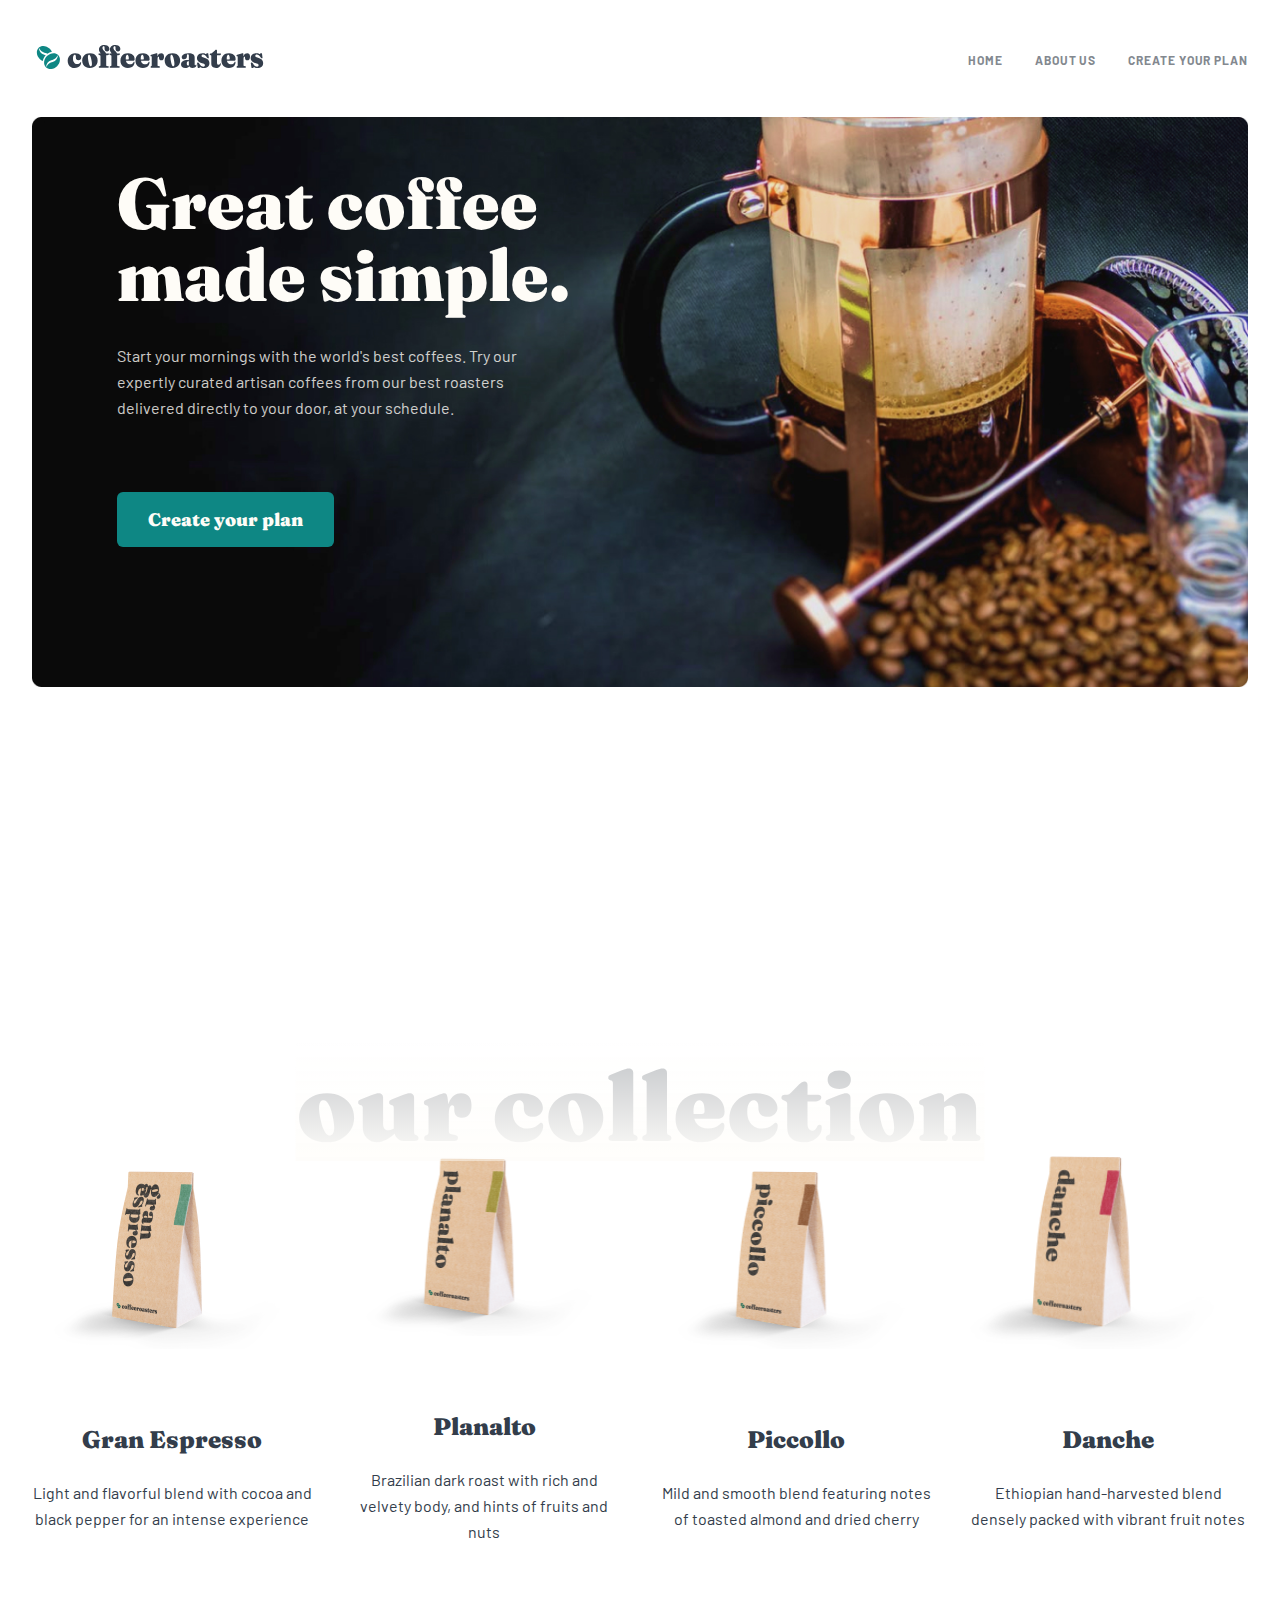
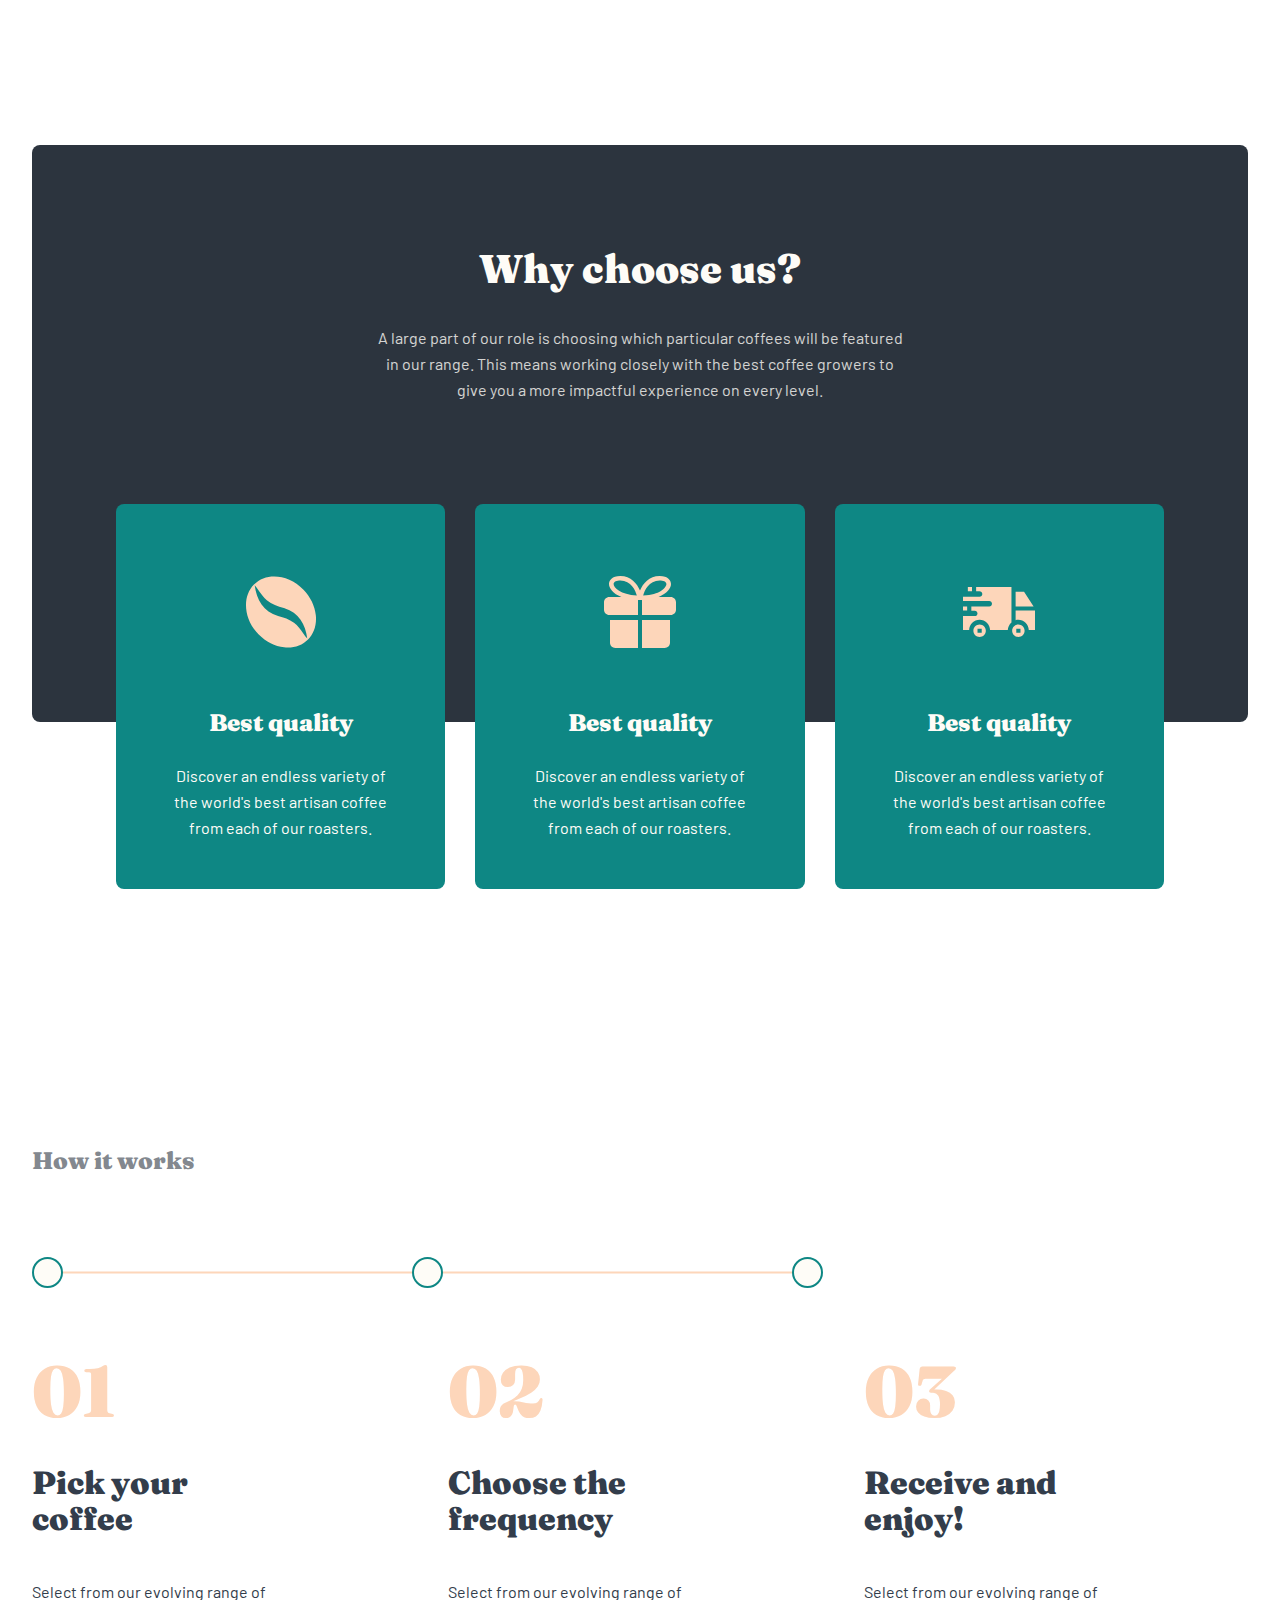
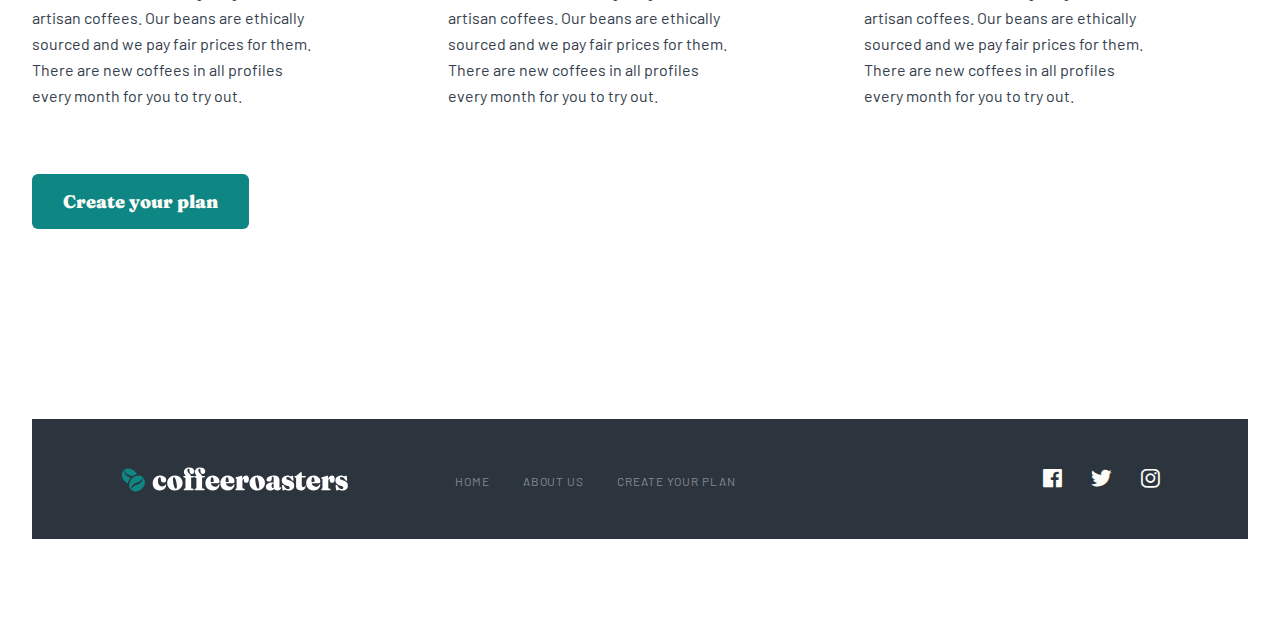
==== commit f4d5fe20: "changed footer" ====
--- a/index.html
+++ b/index.html
@@ -192,6 +192,35 @@
             </div>
         </div>
     </section>
+    <footer class="footer">
+        <div class="container-fluid">
+            <div class="footer__box">
+                <img class="footer__logo" src="./imgs/logo-white.svg" alt="logo">
+                <ul class="footer__list">
+                    <li class="footer__item">
+                        <a class="footer__link" href="#">home</a>
+                    </li>
+                    <li class="footer__item">
+                        <a class="footer__link" href="#">about us</a>
+                    </li>
+                    <li class="footer__item">
+                        <a class="footer__link" href="#">create your plan</a>
+                    </li>
+                </ul>
+                <ul class="footer__media media">
+                    <li class="media__item">
+                        <a class="media__link" href="#"><i class='bx bxl-facebook-square'></i></a>
+                    </li>
+                    <li class="media__item">
+                        <a class="media__link" href="#"><i class='bx bxl-twitter' ></i></i></a>
+                    </li>
+                    <li class="media__item">
+                        <a class="media__link" href="#"><i class='bx bxl-instagram'></i></i></a>
+                    </li>
+                </ul>
+            </div>
+        </div>
+    </footer>
 
     <script src="js/main.js"></script>
 </body>
--- a/css/style.css
+++ b/css/style.css
@@ -336,6 +336,81 @@
 }
 
 
+/* footer */
+
+.footer {
+    padding: 90px 0;
+}
+
+.footer__box {
+    padding: 47px 85px;
+    background-color:  #2c343e;
+    display: flex;
+    align-items: center;
+    justify-content: space-between;
+}
+.footer__logo {
+    width: 235px;
+    height: 25px;
+}
+.footer__list {
+    display: flex;
+    flex-direction: row;
+    align-items: center;
+    flex-grow: 1;
+}
+.footer__item {
+    margin-left: 33px;
+}
+.footer__item:nth-child(1){
+    margin-left: 103px;
+}
+
+.footer__link {
+    font-size: 12px;
+    line-height: 15px;
+    letter-spacing: 0.923077px;
+    text-transform: uppercase;
+    color: #83888f;
+    transition: all 0.2s ease;
+}
+.footer__media {
+    display: flex;
+    flex-direction: row;
+    align-items: center;
+}
+
+.media__item {
+    margin-left: 24px;
+}
+
+.bxl-facebook-square {
+    font-size: 25px;
+    color: var(--text-color1);
+}
+.bxl-twitter {
+    font-size: 25px;
+    color: var(--text-color1);
+}
+.bxl-instagram {
+    font-size: 25px;
+    color: var(--text-color1);
+}
+
+.footer__link:hover {
+    color: var(--text-color1);
+}
+
+
+.bxl-facebook-square:hover {
+    color: #fdd6ba;
+}
+.bxl-twitter:hover {
+    color: #fdd6ba;
+}
+.bxl-instagram:hover {
+    color: #fdd6ba;
+}
 
 
 
@@ -454,16 +529,56 @@
         width: 100%;
     }
 
-    .wbox__span {
+    .wbox__title {
+        width: 100%;
+        
+    }
+    .wbox__text {
+        width: 100%;
     
     }
-    .wbox__title {
-        width: 100%;
-        
-    }
-    .wbox__text {
-        width: 100%;
-    
+
+    /* footer */
+
+
+    .footer {
+        padding: 70px 0;
+    }
+
+    .footer__box {
+        padding: 54px 190px;
+        background-color:  #2c343e;
+        display: flex;
+        flex-direction: column;
+        align-items: center;
+    }
+    .footer__logo {
+        width: 100%;
+        margin-bottom: 32px;
+    }
+    .footer__list {
+        display: flex;
+        flex-direction: row;
+        align-items: center;
+        margin-bottom: 65px;
+        flex-grow: 0;
+    }
+
+    .footer__item:nth-child(1){
+        margin-left: 0;
+    }
+    .footer__item {
+        margin-left: 32px;
+    }
+
+    .footer__media {
+        display: flex;
+        flex-direction: row;
+        align-items: center;
+    }
+
+    .media__item {
+        margin-left: 24px;
     }
 
 
@@ -546,7 +661,8 @@
         align-items: center;
     }
     .clln__desc {
-        width: 100%;
+        max-width: 100%;
+        flex-basis: 100%;
     }
     
     .choose {
@@ -590,6 +706,50 @@
     }
 
 
+     /* footer */
+
+
+     .footer {
+        padding: 70px 0;
+    }
+
+    .footer__box {
+        padding: 54px 0;
+        background-color:  #2c343e;
+        display: flex;
+        flex-direction: column;
+        align-items: center;
+    }
+    .footer__logo {
+        width: 100%;
+        margin-bottom: 48px;
+    }
+    .footer__list {
+        display: flex;
+        flex-direction: column;
+        align-items: center;
+        margin-bottom: 50px;
+        text-align: center;
+    }
+
+    .footer__item {
+        margin-left: 0;
+        margin-bottom: 24px;
+        width: 100%;
+    }
+
+    .footer__media {
+        display: flex;
+        flex-direction: row;
+        align-items: center;
+    }
+
+    .media__item {
+        margin-left: 24px;
+    }
+
+
+
 }
 
 .show {
